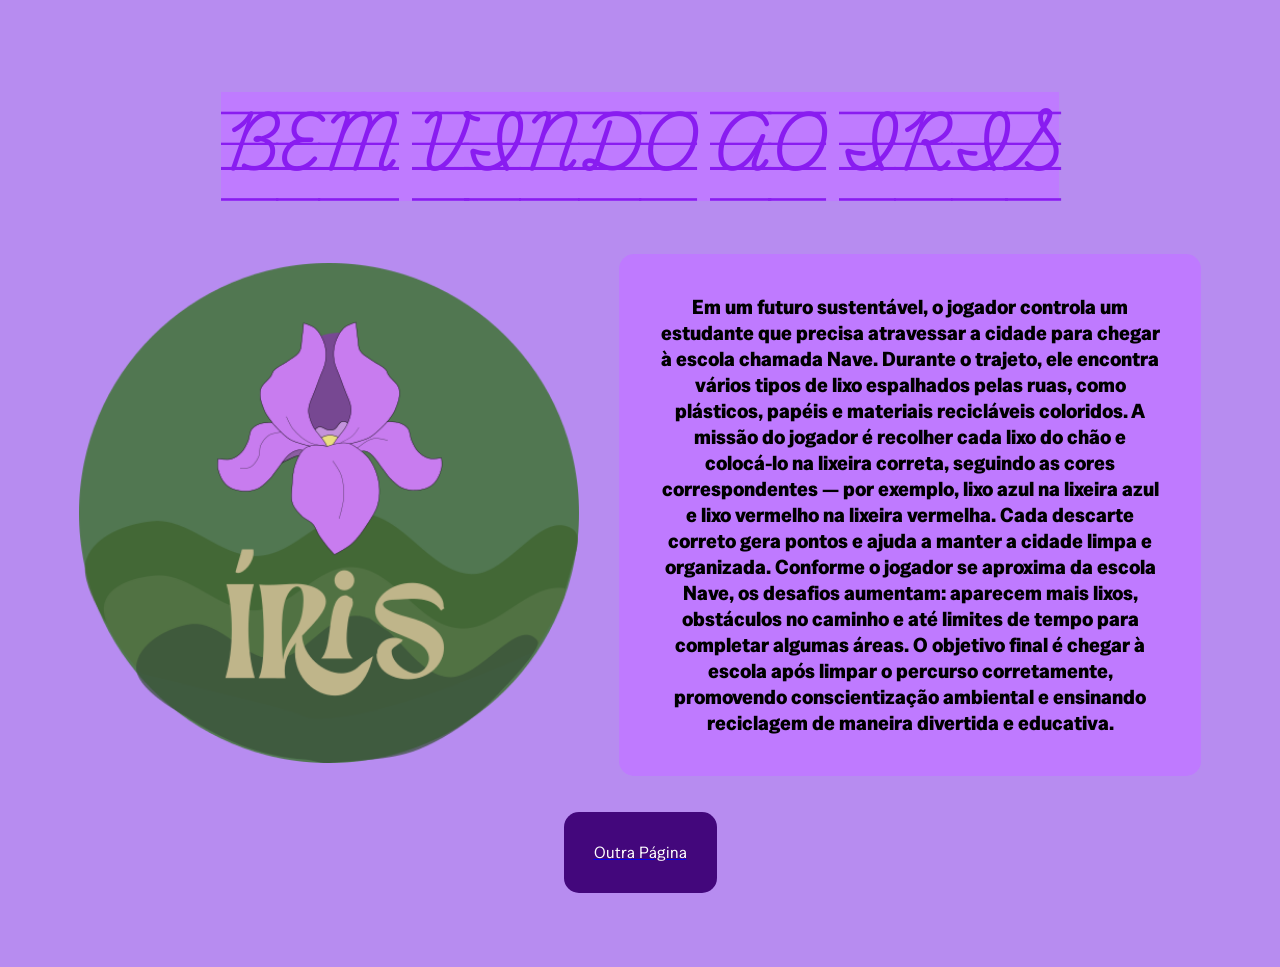
==== index.html @ e3da6291 "Add files via upload" ====
<!DOCTYPE html>
<html lang="en">

<head>
    <meta charset="UTF-8">
    <meta name="viewport" content="width=, initial-scale=1.0">
    <title>Document</title>
    <link rel="stylesheet" href="style.css">
    <link rel="preconnect" href="https://fonts.googleapis.com">
    <link rel="preconnect" href="https://fonts.gstatic.com" crossorigin>
    <link
        href="https://fonts.googleapis.com/css2?family=Arapey:ital@0;1&family=Playwrite+CU+Guides&family=Special+Gothic:wght@400..700&display=swap"
        rel="stylesheet">
</head>

<body>
    <title>joguinho de iris </title>
    <h1>BEM VINDO AO IRIS</h1>

    <div class="container">

        <div>
            <img src="path5.png" width="500">
        </div>

        <div style="width: 50%;">
            <p class="texto"><b> Em um futuro sustentável, o jogador controla um estudante que precisa atravessar a
                    cidade para chegar
                    à escola chamada Nave. Durante o trajeto, ele encontra vários tipos de lixo espalhados pelas ruas,
                    como plásticos, papéis e materiais recicláveis coloridos.
                    A missão do jogador é recolher cada lixo do chão e colocá-lo na lixeira correta, seguindo as cores
                    correspondentes — por exemplo, lixo azul na lixeira azul e lixo vermelho na lixeira vermelha. Cada
                    descarte correto gera pontos e ajuda a manter a cidade limpa e organizada.
                    Conforme o jogador se aproxima da escola Nave, os desafios aumentam: aparecem mais lixos, obstáculos
                    no caminho e até limites de tempo para completar algumas áreas. O objetivo final é chegar à escola
                    após limpar o percurso corretamente, promovendo conscientização ambiental e ensinando reciclagem de
                    maneira divertida e educativa.
                </b> </p>
        </div>



    </div>

    <a href="page2.html">
        <p class="botao">Outra Página</p>
    </a>


</body>

</html>
---- style.css ----
body {
    background-color: rgb(183, 140, 240);
    padding: 50px;
    font-family: "Special Gothic", sans-serif;
    display: flex;
    flex-direction: column;
    justify-content: center;
    align-items: center;
}

.container{
    display: flex;
    justify-content: center;
    align-items: center;
    gap: 40px;
}

h1 {
    color: rgb(137, 28, 240);
    font-size: 50px;
    background-color: rgb(191, 123, 255);
    text-align: center;
    font-family: "Playwrite CU Guides", cursive;
}

.texto {
    font-size: 20px;
    background-color: rgb(191, 122, 255);
    text-align: center;
    padding: 40px;
    border-radius: 15px;
}

.imagem {
    display: flex;
    justify-content: center;
    align-items: center;
}

.botao{
    padding: 30px;
    background-color: rgb(67, 7, 124);
    color: white;
    border-radius: 15px;
}

.instrucao{
    background-color: rgb(191, 122, 255);
    padding: 40px;
    border-radius: 15px;
    font-family: "Arapey", serif;
    font-size: 20px;
    margin-bottom: 50px;
}
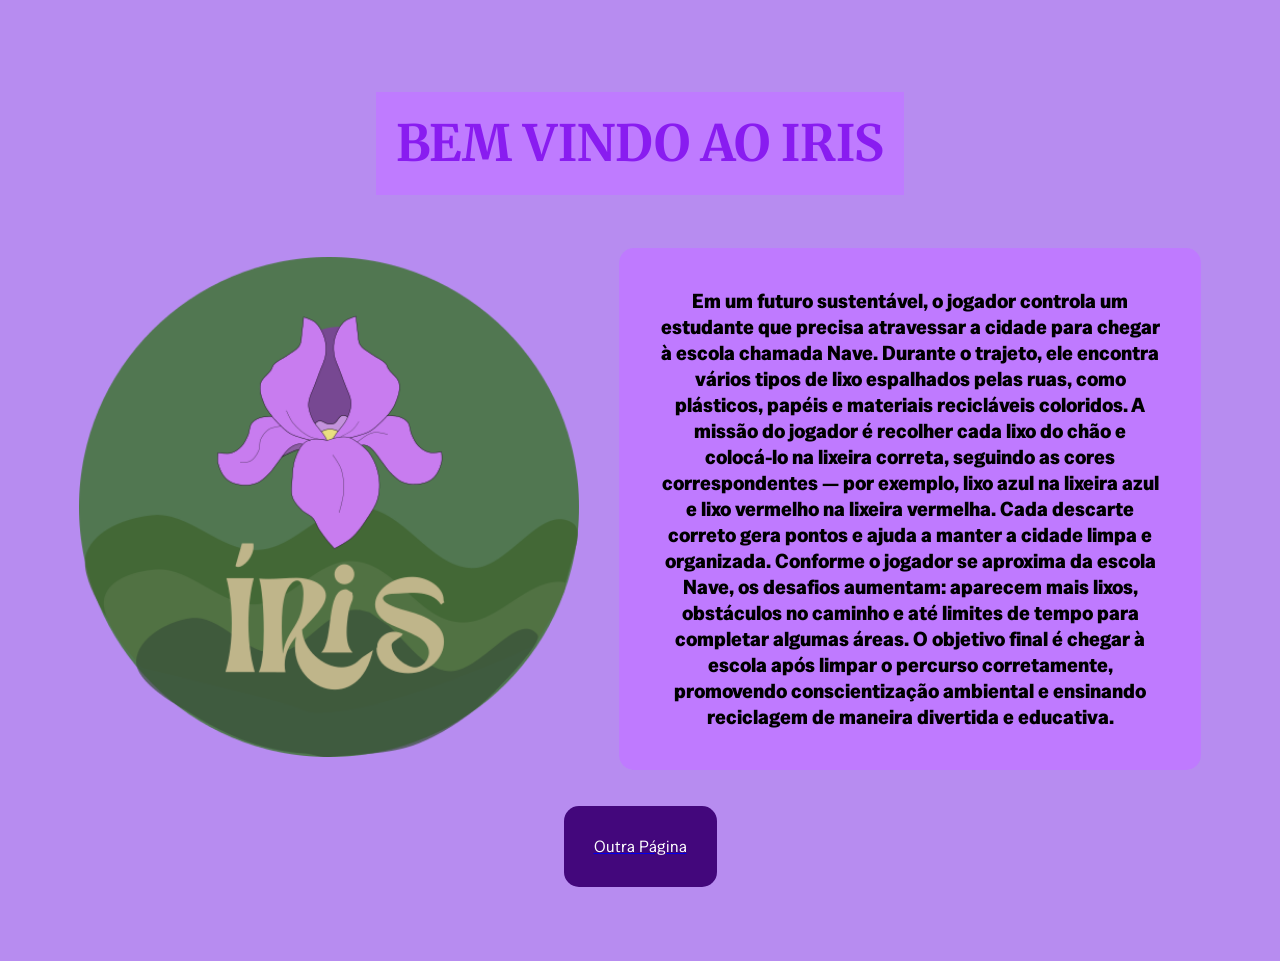
==== commit b919f824: "Add files via upload" ====
--- a/index.html
+++ b/index.html
@@ -10,6 +10,9 @@
     <link rel="preconnect" href="https://fonts.gstatic.com" crossorigin>
     <link
         href="https://fonts.googleapis.com/css2?family=Arapey:ital@0;1&family=Playwrite+CU+Guides&family=Special+Gothic:wght@400..700&display=swap"
+        rel="stylesheet">
+    <link
+        href="https://fonts.googleapis.com/css2?family=Merriweather:ital,opsz,wght@0,18..144,300..900;1,18..144,300..900&display=swap"
         rel="stylesheet">
 </head>
 
--- a/style.css
+++ b/style.css
@@ -20,7 +20,8 @@
     font-size: 50px;
     background-color: rgb(191, 123, 255);
     text-align: center;
-    font-family: "Playwrite CU Guides", cursive;
+    font-family: "Merriweather", serif;
+    padding: 20px;
 }
 
 .texto {
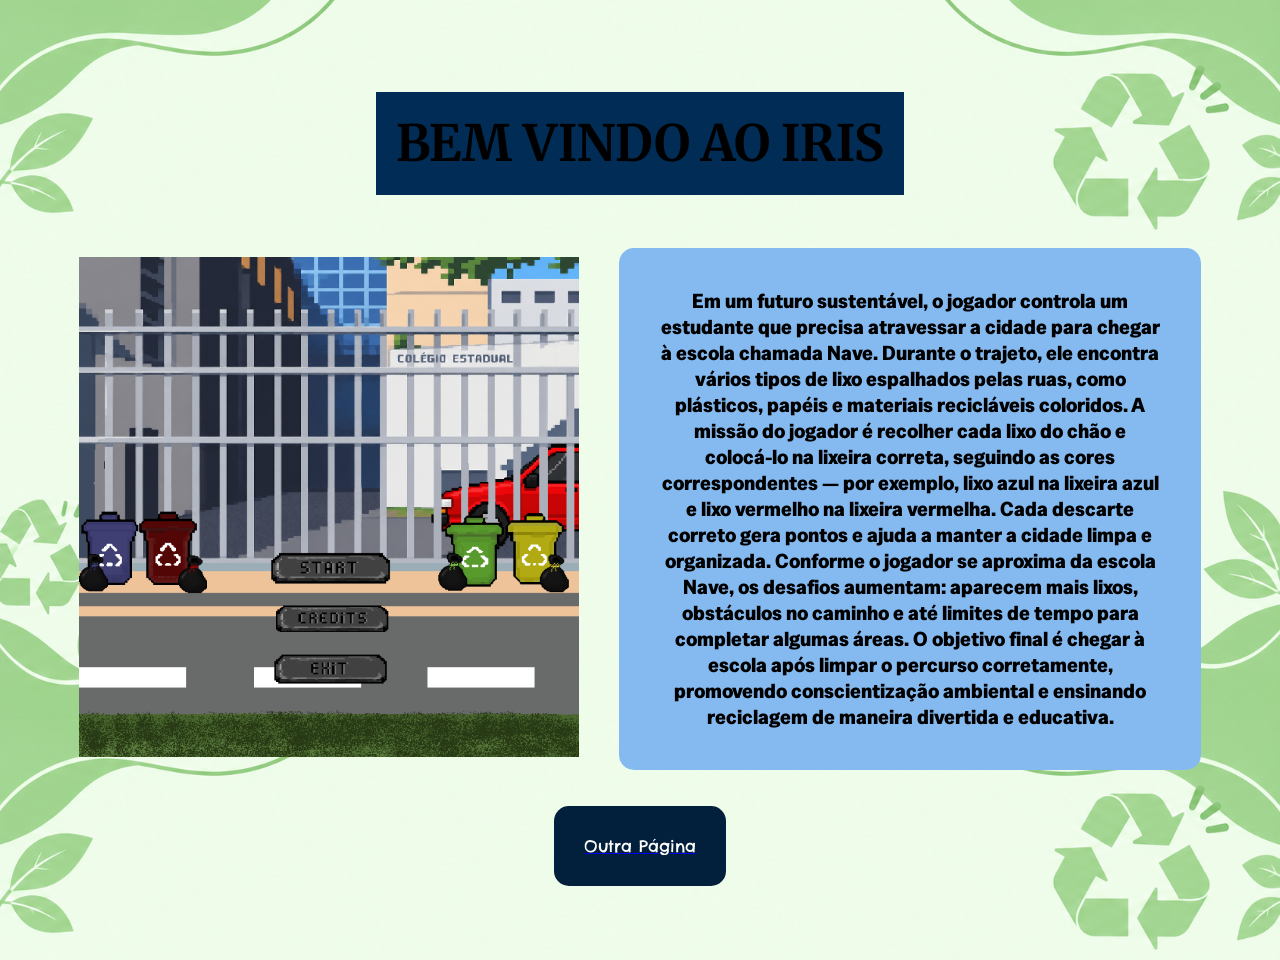
==== commit 12d0af8f: "Add files via upload" ====
--- a/index.html
+++ b/index.html
@@ -14,6 +14,9 @@
     <link
         href="https://fonts.googleapis.com/css2?family=Merriweather:ital,opsz,wght@0,18..144,300..900;1,18..144,300..900&display=swap"
         rel="stylesheet">
+    <link rel="preconnect" href="https://fonts.googleapis.com">
+    <link rel="preconnect" href="https://fonts.gstatic.com" crossorigin>
+    <link href="https://fonts.googleapis.com/css2?family=Chelsea+Market&display=swap" rel="stylesheet">
 </head>
 
 <body>
@@ -23,7 +26,7 @@
     <div class="container">
 
         <div>
-            <img src="path5.png" width="500">
+            <img src="Telainicial_irisMulti.png" width="500">
         </div>
 
         <div style="width: 50%;">
--- a/style.css
+++ b/style.css
@@ -1,11 +1,13 @@
 body {
-    background-color: rgb(183, 140, 240);
     padding: 50px;
     font-family: "Special Gothic", sans-serif;
     display: flex;
     flex-direction: column;
     justify-content: center;
     align-items: center;
+    background-image: url("/fundo.png");
+    background-position: top center;
+    background-size: contain;
 }
 
 .container{
@@ -15,10 +17,20 @@
     gap: 40px;
 }
 
+.container2{
+    display: flex;
+    justify-content: center;
+    flex-direction: column;
+    background-color: rgb(209, 210, 211);
+    padding: 20px;
+  font-family: "Merriweather", serif;
+  gap: 100px;
+}
+
 h1 {
-    color: rgb(137, 28, 240);
+    color: rgb();
     font-size: 50px;
-    background-color: rgb(191, 123, 255);
+    background-color: rgb(1, 44, 85);
     text-align: center;
     font-family: "Merriweather", serif;
     padding: 20px;
@@ -26,7 +38,7 @@
 
 .texto {
     font-size: 20px;
-    background-color: rgb(191, 122, 255);
+    background-color: rgb(133, 186, 240);
     text-align: center;
     padding: 40px;
     border-radius: 15px;
@@ -40,16 +52,35 @@
 
 .botao{
     padding: 30px;
-    background-color: rgb(67, 7, 124);
+    background-color: rgb(2,31,59);
     color: white;
     border-radius: 15px;
+    font-family: "Chelsea Market", system-ui;
 }
 
 .instrucao{
-    background-color: rgb(191, 122, 255);
+    background-color: rgb(209, 210, 211);
     padding: 40px;
     border-radius: 15px;
     font-family: "Arapey", serif;
     font-size: 20px;
     margin-bottom: 50px;
+}
+.pequena{
+   width: 700px; 
+}
+
+.caixaBotoes{
+    display: flex;
+    gap: 40px;
+}
+
+.botom{
+    display: flex;
+    gap: 20px
+}
+
+.aurora{
+    display: flex;
+    gap: 437px;
 }
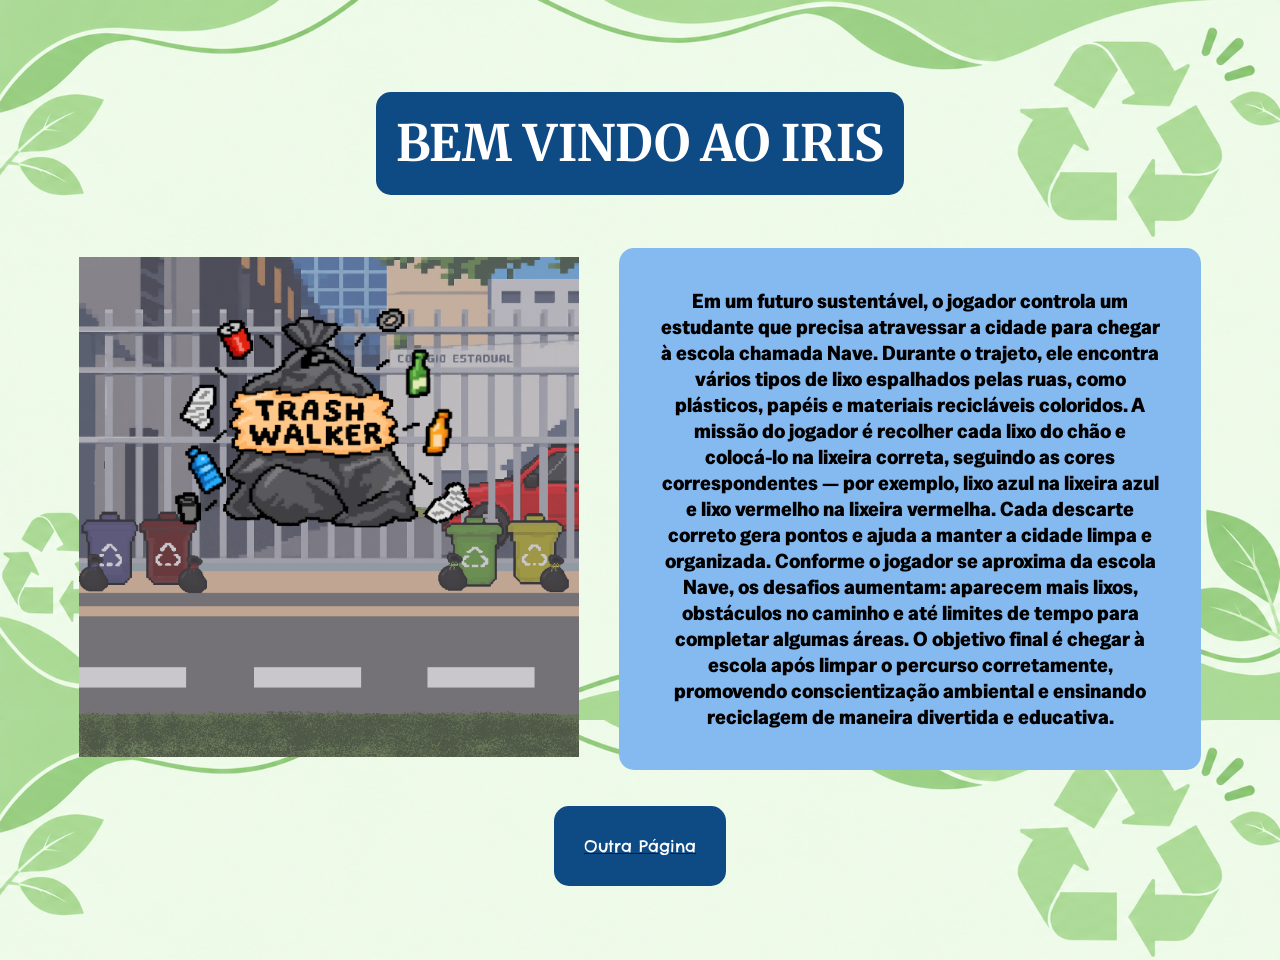
==== commit 52af3663: "Add files via upload" ====
--- a/index.html
+++ b/index.html
@@ -26,7 +26,7 @@
     <div class="container">
 
         <div>
-            <img src="Telainicial_irisMulti.png" width="500">
+            <img src="Telainicial_iris01.png" width="500">
         </div>
 
         <div style="width: 50%;">
--- a/style.css
+++ b/style.css
@@ -5,7 +5,7 @@
     flex-direction: column;
     justify-content: center;
     align-items: center;
-    background-image: url("/fundo.png");
+    background-image: url("Moldura\ Ecológica\ Verde\ Seamless.png");
     background-position: top center;
     background-size: contain;
 }
@@ -21,7 +21,7 @@
     display: flex;
     justify-content: center;
     flex-direction: column;
-    background-color: rgb(209, 210, 211);
+    background-color: rgb(133, 186, 240);
     padding: 20px;
   font-family: "Merriweather", serif;
   gap: 100px;
@@ -30,7 +30,9 @@
 h1 {
     color: rgb();
     font-size: 50px;
-    background-color: rgb(1, 44, 85);
+    background-color: rgb(14, 75, 133 );
+    border-radius: 15px;
+    color: white;
     text-align: center;
     font-family: "Merriweather", serif;
     padding: 20px;
@@ -52,27 +54,41 @@
 
 .botao{
     padding: 30px;
-    background-color: rgb(2,31,59);
+    background-color: rgb(14, 75, 133);
     color: white;
     border-radius: 15px;
     font-family: "Chelsea Market", system-ui;
 }
 
 .instrucao{
-    background-color: rgb(209, 210, 211);
+    background-color: rgb(133, 186, 240);
     padding: 40px;
     border-radius: 15px;
-    font-family: "Arapey", serif;
+    font-family: "Special Gothic", sans-serif;
     font-size: 20px;
     margin-bottom: 50px;
 }
+
+.instrucao2{
+    background-color: rgb(133, 186, 240);
+    padding: 40px;
+    border-radius: 15px;
+    font-family: "Special Gothic", sans-serif;
+    font-size: 20px;
+    margin-bottom: 50px;
+    display: flex;
+    flex-direction: column;
+    align-items: center;
+}
+
 .pequena{
-   width: 700px; 
+   width: 700px;
 }
 
 .caixaBotoes{
     display: flex;
     gap: 40px;
+ 
 }
 
 .botom{
@@ -82,5 +98,5 @@
 
 .aurora{
     display: flex;
-    gap: 437px;
+    gap: 40px;
 }
